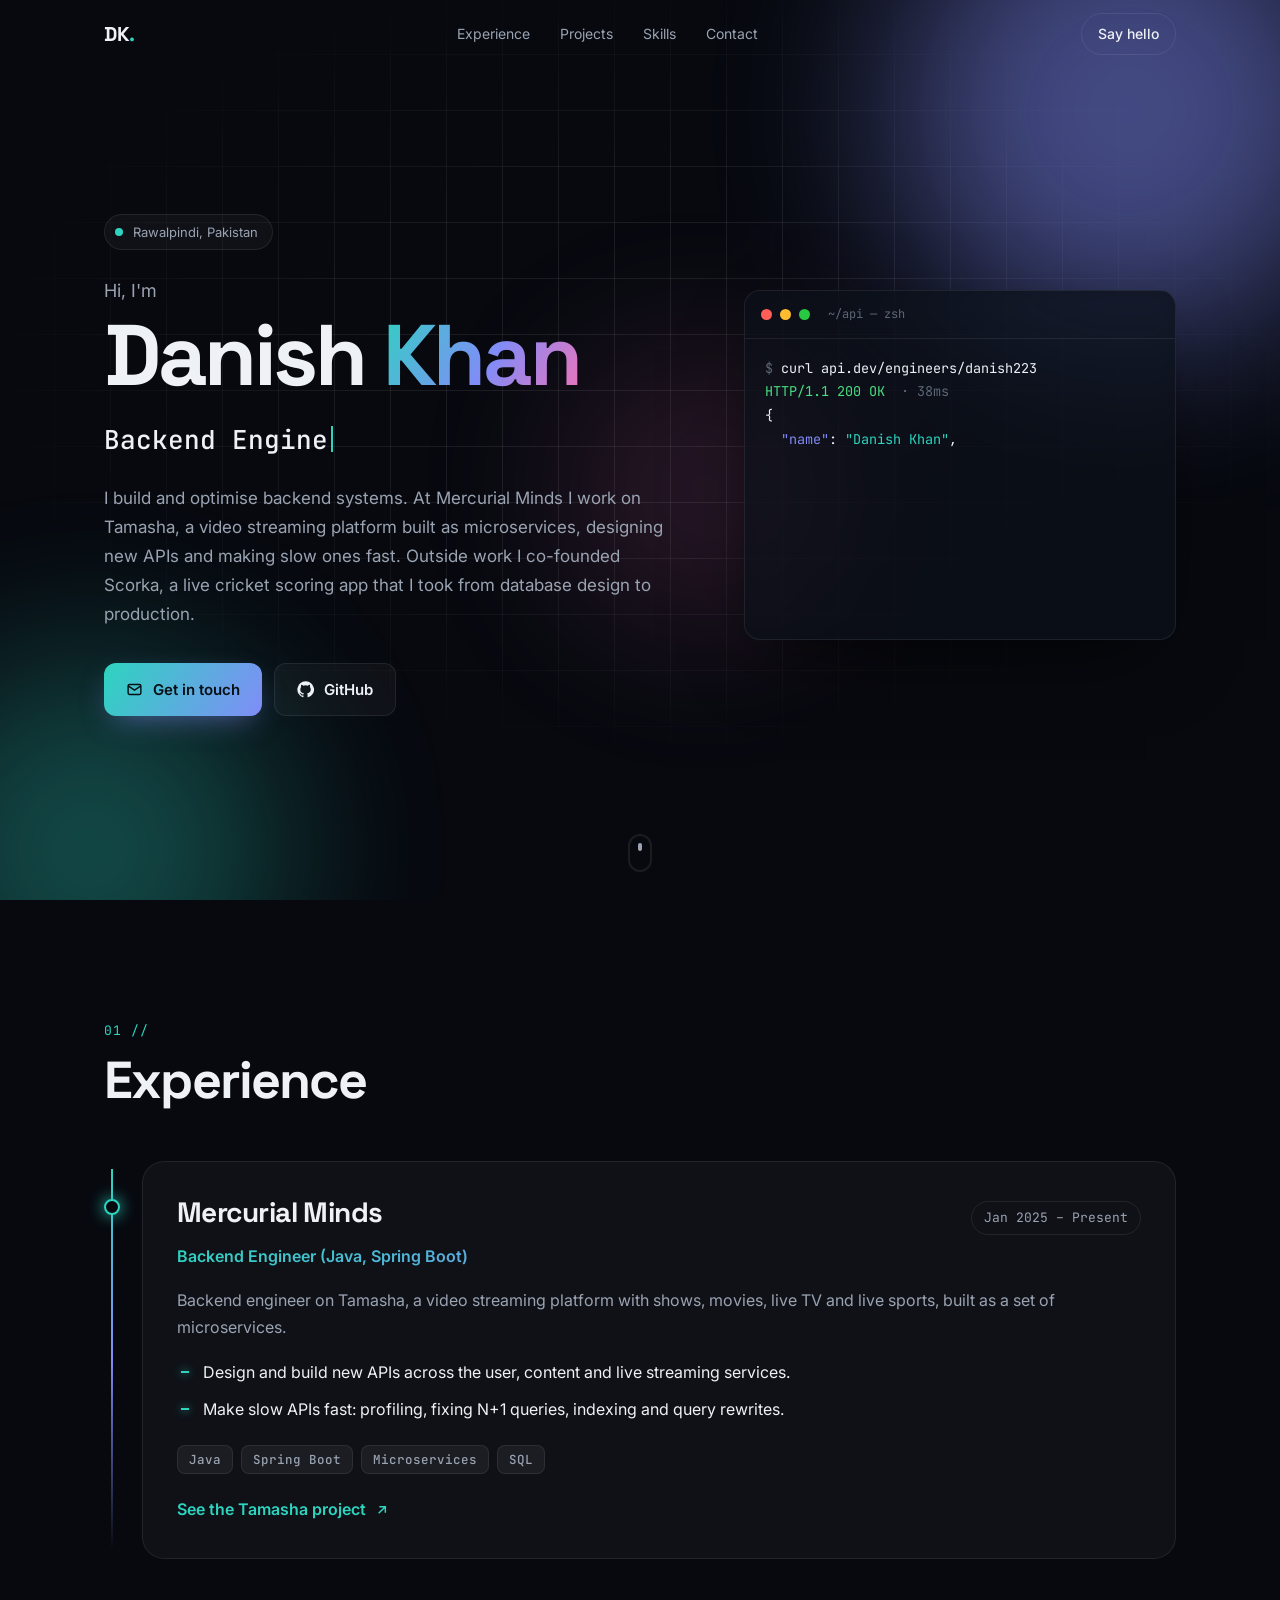
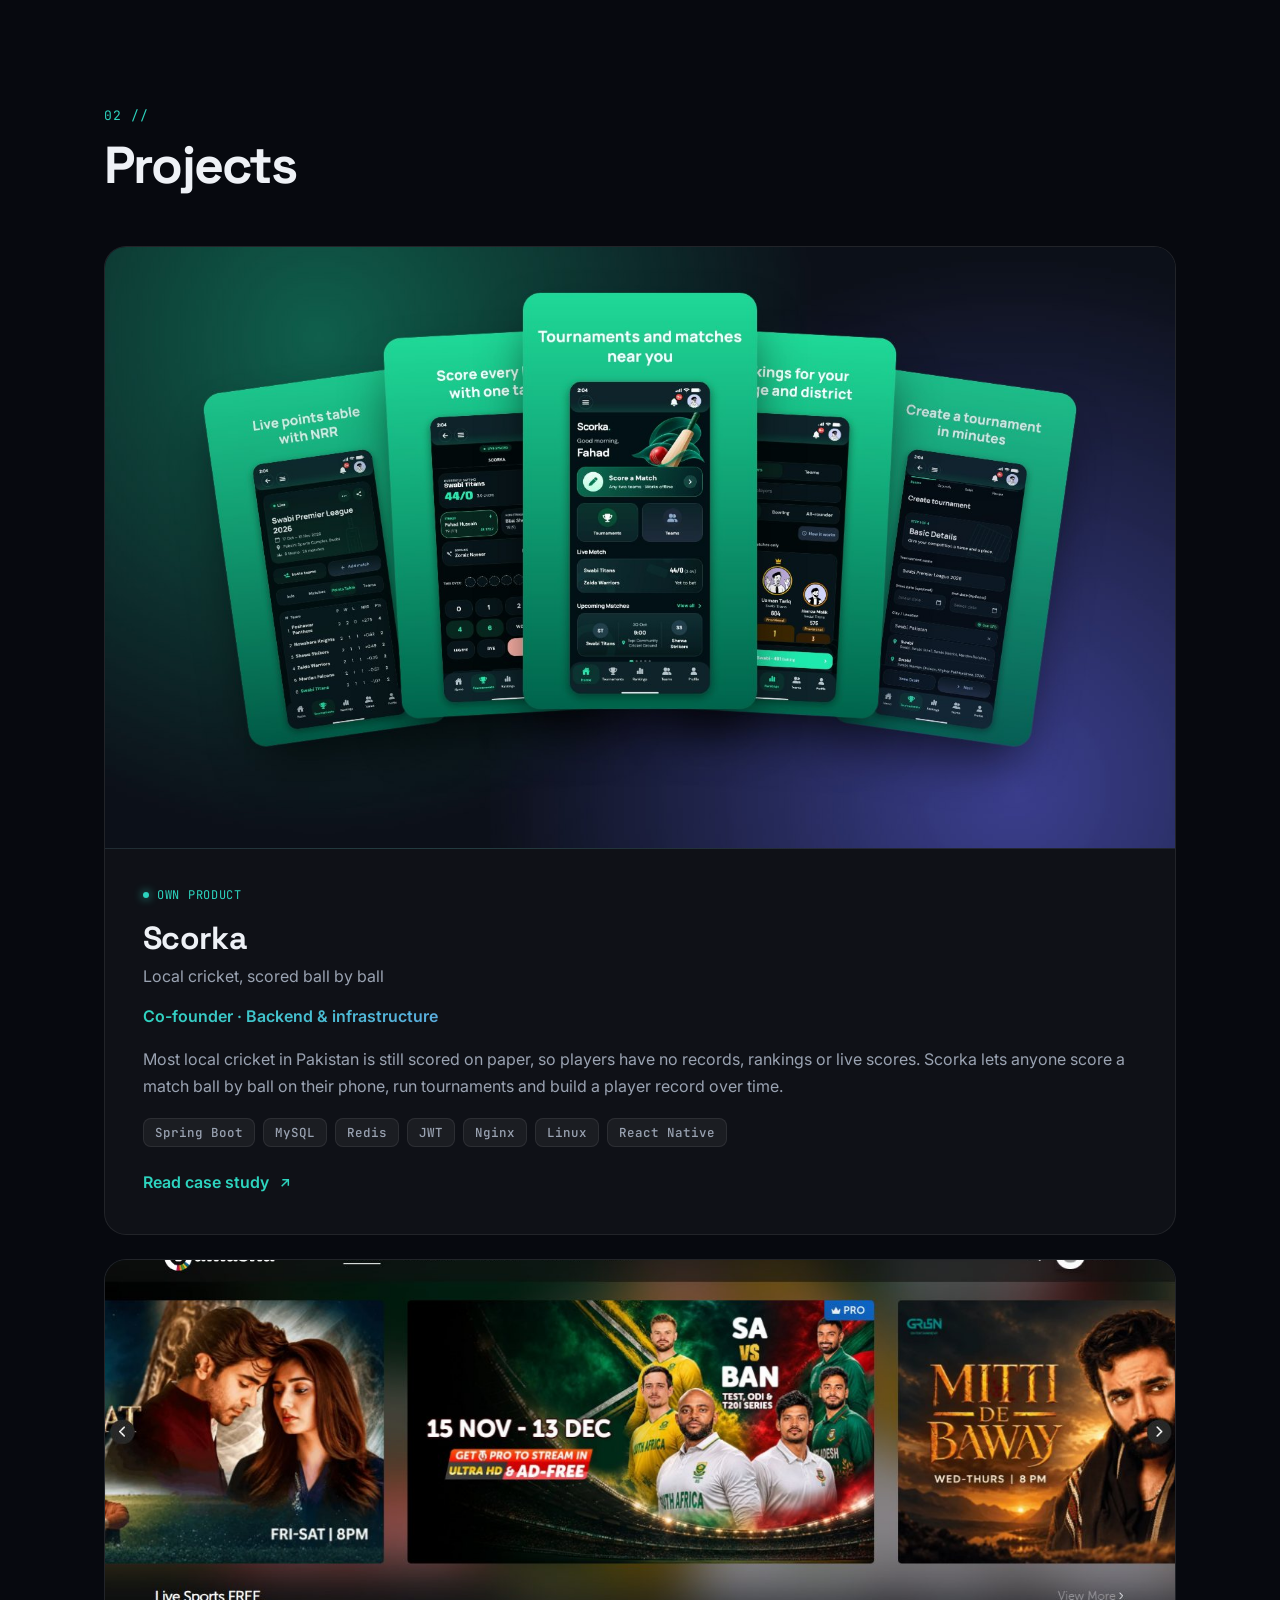
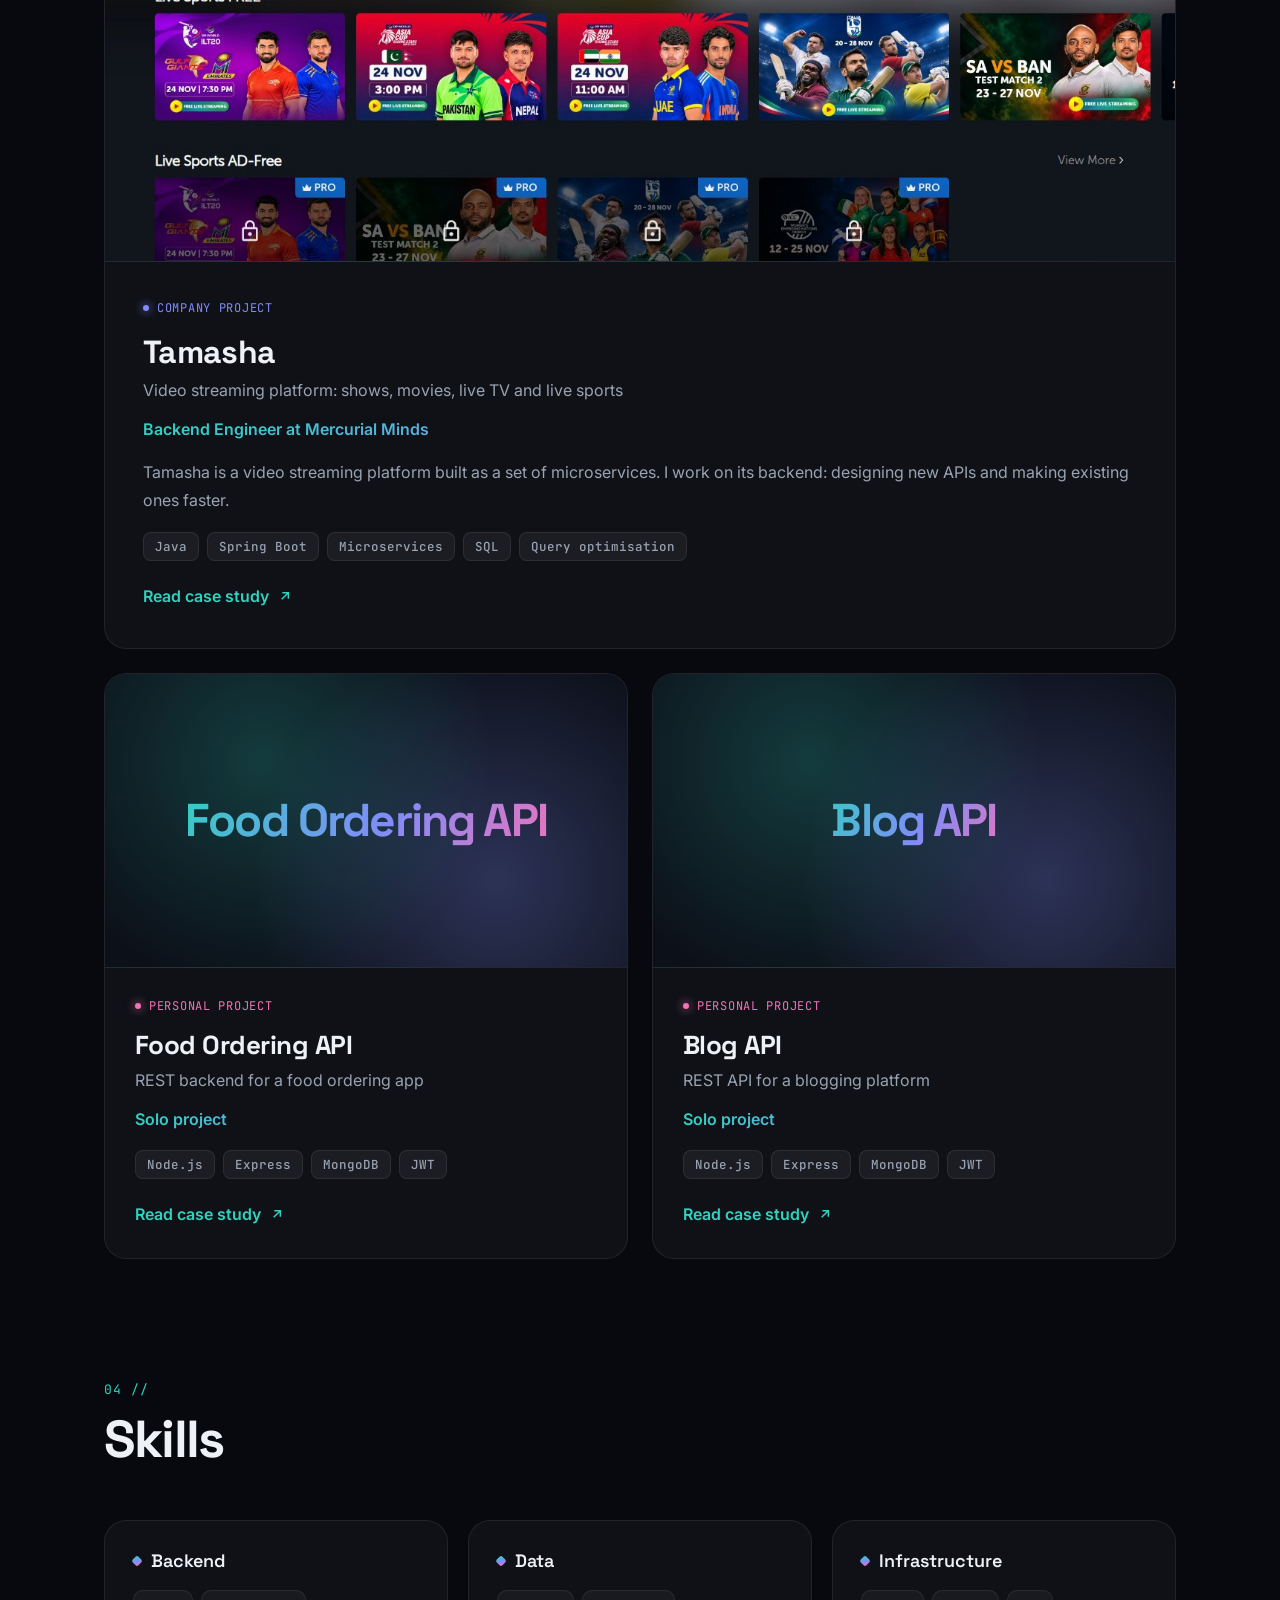
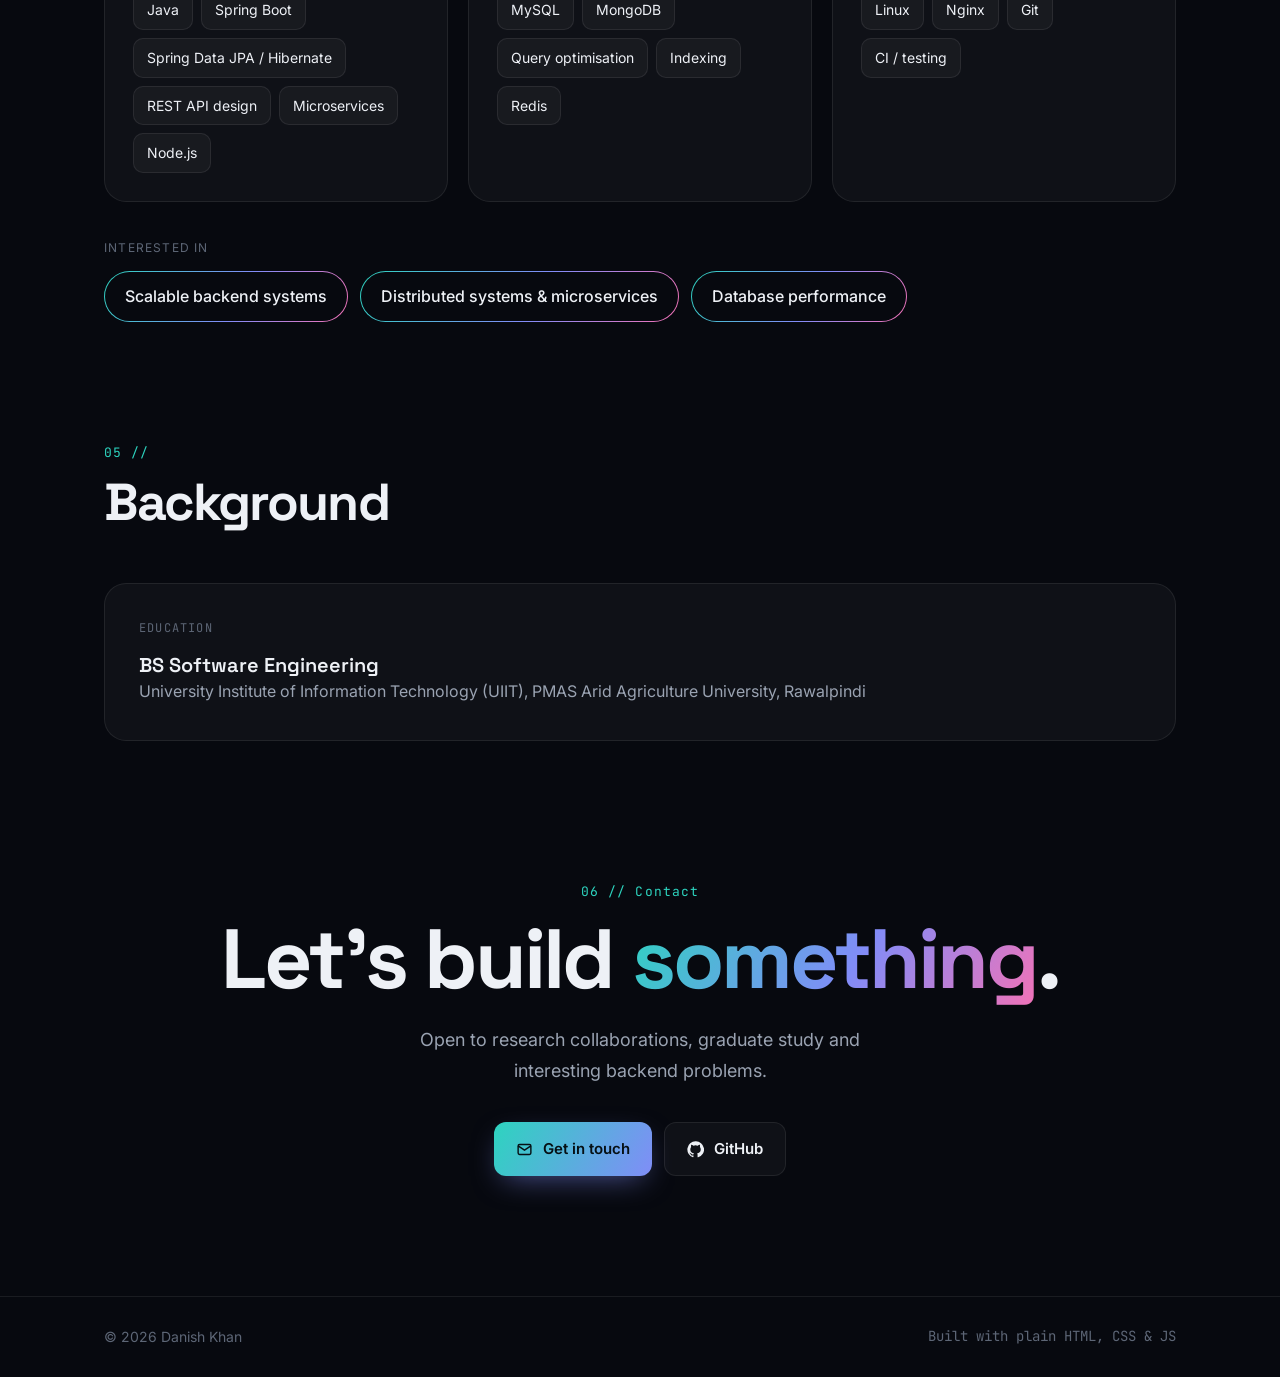
==== index.html @ c4a2ba44 "Portfolio website" ====
<!doctype html>
<html lang="en">
<head>
  <meta charset="utf-8">
  <meta name="viewport" content="width=device-width, initial-scale=1">
  <title>Danish Khan · Backend Engineer</title>
  <meta name="description" content="Danish Khan, backend engineer (Java, Spring Boot) at Mercurial Minds working on Tamasha, and co-founder of Scorka. Experience, projects and contact.">
  <link rel="canonical" href="https://danish223.github.io/">
  <meta property="og:type" content="website">
  <meta property="og:url" content="https://danish223.github.io/">
  <meta property="og:title" content="Danish Khan · Backend Engineer">
  <meta property="og:description" content="Backend engineer (Java, Spring Boot) at Mercurial Minds, working on Tamasha. Co-founder of Scorka, a live cricket scoring app.">
  <meta property="og:image" content="https://danish223.github.io/images/scorka.jpg">
  <meta name="twitter:card" content="summary_large_image">
  <link rel="icon" href="data:image/svg+xml,%3Csvg xmlns='http://www.w3.org/2000/svg' viewBox='0 0 64 64'%3E%3Crect width='64' height='64' rx='14' fill='%2307090f'/%3E%3Ctext x='50%25' y='56%25' text-anchor='middle' dominant-baseline='middle' font-family='Arial' font-weight='700' font-size='30' fill='%232dd4bf'%3EDK%3C/text%3E%3C/svg%3E">
  <meta name="theme-color" content="#07090f">
  <link rel="preconnect" href="https://fonts.googleapis.com">
  <link rel="preconnect" href="https://fonts.gstatic.com" crossorigin>
  <link href="https://fonts.googleapis.com/css2?family=Space+Grotesk:wght@500;600;700&family=Inter:wght@400;500;600&family=JetBrains+Mono:wght@400;500&display=swap" rel="stylesheet">
  <link rel="stylesheet" href="style.css">
</head>
<body>
  <div id="progress"></div>
  <div id="app"></div>
  <script src="site.js"></script>
  <script>
    const { esc, has, ext, icon, tags, pts, backdrop, typeClass, buttons, nav, footer } = Site;
    let n = 0;
    const head = (title) => `<div class="sec-head reveal"><div class="sec-num mono">0${++n} //</div><h2>${esc(title)}</h2></div>`;
    const projectUrl = (p) => `project.html?p=${encodeURIComponent(p.id)}`;

    function projectCard(p, i) {
      const big = !!p.featured;
      return `<a class="card pcard${big ? " big" : ""} reveal" style="--d:${(i % 2) * .1}s" href="${projectUrl(p)}">
        <div class="thumb">${p.image ? `<img src="${esc(p.image)}" alt="${esc(p.name)}" loading="lazy">` : `<div class="mark grad-text">${esc(p.name)}</div>`}</div>
        <div class="pbody">
          ${p.type ? `<span class="ptype mono ${typeClass(p.type)}">${esc(p.type)}</span>` : ""}
          <h3>${esc(p.name)}</h3>
          ${p.tagline ? `<p class="tagline">${esc(p.tagline)}</p>` : ""}
          ${p.role ? `<div class="role grad-text" style="margin-top:-6px">${esc(p.role)}</div>` : ""}
          <div class="grow">${big ? `<p class="desc">${esc(p.description)}</p>` : ""}</div>
          ${tags(p.tags)}
          <span class="link-arrow">${p.sections ? "Read case study" : "View project"}${icon.arrow}</span>
        </div>
      </a>`;
    }

    function render(c) {
      document.title = `${c.name} · ${c.title}`;
      const first = (c.name || "").split(" ")[0];
      const navItems = [has(c.experience) && ["#experience", "Experience"], has(c.projects) && ["#projects", "Projects"], has(c.skills) && ["#skills", "Skills"], ["#contact", "Contact"]].filter(Boolean);

      const experience = has(c.experience) ? `<section id="experience"><div class="wrap">${head("Experience")}<div class="timeline">${c.experience.map((e, i) => {
        const proj = (c.projects || []).find((p) => p.id === e.project);
        return `<div class="tl-item reveal" style="--d:${i * .1}s"><div class="tl-dot"></div><div class="card">
          <div class="row-head"><h3>${esc(e.company)}</h3><span class="period mono">${esc(e.period)}</span></div>
          <div class="role grad-text">${esc(e.role)}</div>
          <p class="desc">${esc(e.description)}</p>${pts(e.points)}${tags(e.tags)}
          ${proj ? `<a class="link-arrow" href="${projectUrl(proj)}">See the ${esc(proj.name)} project${icon.arrow}</a>` : ""}
        </div></div>`;
      }).join("")}</div></div></section>` : "";

      const projects = has(c.projects) ? `<section id="projects"><div class="wrap">${head("Projects")}<div class="projects">${c.projects.map(projectCard).join("")}</div></div></section>` : "";

      const user = (c.github || "").split("/").filter(Boolean).pop();
      const activity = c.githubActivity && user ? `<section id="activity"><div class="wrap">${head("GitHub activity")}
        <a class="card gh-graph reveal" href="${esc(c.github)}" ${ext}><img src="https://ghchart.rshah.org/2dd4bf/${esc(user)}" alt="GitHub contributions of ${esc(user)}" loading="lazy" onerror="this.closest('section').remove()"></a></div></section>` : "";

      const skills = has(c.skills) ? `<section id="skills"><div class="wrap">${head("Skills")}<div class="skills">${c.skills.map((s, i) => `
        <div class="card reveal" style="--d:${i * .1}s"><h4><i></i>${esc(s.group)}</h4><div class="chips">${(s.items || []).map((x) => `<span class="chip">${esc(x)}</span>`).join("")}</div></div>`).join("")}</div>
        ${has(c.interests) ? `<div class="interests reveal"><span class="label" style="width:100%;margin:10px 0 0">Interested in</span>${c.interests.map((x) => `<span class="interest">${esc(x)}</span>`).join("")}</div>` : ""}
        </div></section>` : "";

      const edu = has(c.education) && `<div class="card reveal"><span class="label mono">Education</span>${c.education.map((e) => `
        <div class="edu-item"><strong>${esc(e.degree)}</strong><span>${esc(e.school)}</span>${e.period ? `<div class="mono" style="color:var(--faint);font-size:13px;margin-top:6px">${esc(e.period)}</div>` : ""}</div>`).join("")}</div>`;
      const certs = has(c.certifications) && `<div class="card reveal" style="--d:.1s"><span class="label mono">Certifications</span>${c.certifications.map((x) => `
        <div class="edu-item"><strong>${x.link ? `<a href="${esc(x.link)}" ${ext}>${esc(x.name)} ↗</a>` : esc(x.name)}</strong><span>${esc(x.issuer)}${x.year ? " · " + esc(x.year) : ""}</span></div>`).join("")}</div>`;
      const background = (edu || certs) ? `<section id="background"><div class="wrap">${head("Background")}<div class="${edu && certs ? "two" : ""}">${edu || ""}${certs || ""}</div></div></section>` : "";

      document.getElementById("app").innerHTML = `
        ${nav(c, navItems)}
        <header class="hero" id="top">
          ${backdrop()}
          <div class="wrap hero-inner">
            <div>
              ${c.location ? `<div class="badge reveal"><span class="pulse"></span>${esc(c.location)}</div>` : ""}
              <p class="hello reveal" style="--d:.1s">Hi, I'm</p>
              <h1 class="reveal" style="--d:.18s">${esc(first)} <span class="grad-text">${esc((c.name || "").slice(first.length + 1))}</span></h1>
              <div class="typed reveal mono" style="--d:.26s"><span id="typed"></span><span class="caret"></span></div>
              <p class="summary reveal" style="--d:.34s">${esc(c.summary)}</p>
              <div class="actions reveal" style="--d:.42s">${buttons(c)}</div>
            </div>
            <div class="terminal reveal" style="--d:.5s">
              <div class="term-bar"><i></i><i></i><i></i><span class="mono">~/api — zsh</span></div>
              <div class="term-body" id="term"></div>
            </div>
          </div>
          <a href="#experience" class="scroll-hint" aria-label="Scroll down"></a>
        </header>
        ${experience}${projects}${activity}${skills}${background}
        <section class="contact" id="contact"><div class="wrap">
          <div class="sec-num mono reveal">0${++n} // Contact</div>
          <h2 class="reveal" style="--d:.1s">Let's build <span class="grad-text">something</span>.</h2>
          <p class="reveal" style="--d:.2s">Open to research collaborations, graduate study and interesting backend problems.</p>
          <div class="actions reveal" style="--d:.3s">${buttons(c)}</div>
        </div></section>
        ${footer(c)}`;

      startTyping(has(c.roles) ? c.roles : [c.title]);
      startTerminal(c);
    }

    function startTyping(words) {
      const el = document.getElementById("typed");
      let w = 0, i = 0, del = false;
      (function tick() {
        const word = words[w];
        i += del ? -1 : 1;
        el.textContent = word.slice(0, i);
        let wait = del ? 35 : 75;
        if (!del && i === word.length) { del = true; wait = 1800; }
        else if (del && i === 0) { del = false; w = (w + 1) % words.length; wait = 350; }
        setTimeout(tick, wait);
      })();
    }

    function startTerminal(c) {
      const el = document.getElementById("term");
      const stack = (c.skills?.[0]?.items || []).filter((s) => s.length <= 13).slice(0, 3).map((s) => `<span class="t-str">"${esc(s)}"</span>`).join(", ");
      const job = c.experience?.[0];
      const lines = [
        `<span class="t-dim">$</span> curl api.dev/engineers/${esc((c.github || "").split("/").pop() || "me")}`,
        `<span class="t-ok">HTTP/1.1 200 OK</span>  <span class="t-dim">· 38ms</span>`,
        `{`,
        `  <span class="t-key">"name"</span>: <span class="t-str">"${esc(c.name)}"</span>,`,
        job ? `  <span class="t-key">"currentlyAt"</span>: <span class="t-str">"${esc(job.company)}"</span>,` : "",
        `  <span class="t-key">"stack"</span>: [${stack}],`,
        `  <span class="t-key">"projects"</span>: <span class="t-num">${(c.projects || []).length}</span>,`,
        `  <span class="t-key">"n+1Queries"</span>: <span class="t-num">0</span>,`,
        `  <span class="t-key">"status"</span>: <span class="t-str">"building"</span>`,
        `}`,
      ].filter(Boolean);
      let li = 0;
      function next() {
        if (li >= lines.length) { setTimeout(() => { el.innerHTML = ""; li = 0; next(); }, 6000); return; }
        const div = document.createElement("div");
        div.innerHTML = lines[li];
        if (li === 0) {
          const full = div.innerHTML, plain = div.textContent; div.textContent = "";
          el.appendChild(div);
          let k = 0;
          const t = setInterval(() => { k++; div.textContent = plain.slice(0, k); if (k >= plain.length) { clearInterval(t); div.innerHTML = full; li++; setTimeout(next, 450); } }, 32);
          return;
        }
        el.appendChild(div); li++;
        setTimeout(next, li === 2 ? 500 : 110);
      }
      setTimeout(next, 900);
    }

    Site.load(render);
  </script>
</body>
</html>
---- style.css ----
/* Shared by every page. Text lives in content.json. */
:root {
  --bg: #07090f; --bg2: #0c1019; --surface: rgba(255,255,255,.035);
  --line: rgba(255,255,255,.08); --ink: #eef1f6; --muted: #9aa3b2; --faint: #5d6676;
  --a1: #2dd4bf; --a2: #818cf8; --a3: #f472b6;
  --grad: linear-gradient(120deg, var(--a1), var(--a2) 55%, var(--a3));
}
* { box-sizing: border-box; }
html { scroll-behavior: smooth; }
body { margin: 0; background: var(--bg); color: var(--ink); font: 16px/1.7 Inter, system-ui, sans-serif; -webkit-font-smoothing: antialiased; overflow-x: hidden; }
a { color: inherit; text-decoration: none; }
::selection { background: var(--a2); color: #fff; }
.wrap { max-width: 1120px; margin: 0 auto; padding: 0 24px; }
.narrow { max-width: 820px; }
.mono { font-family: "JetBrains Mono", monospace; }
.grad-text { background: var(--grad); -webkit-background-clip: text; background-clip: text; color: transparent; }

/* Page transition */
body { animation: page-in .6s ease both; }
body.leaving { opacity: 0; transform: translateY(-8px); transition: opacity .28s, transform .28s; }
@keyframes page-in { from { opacity: 0; transform: translateY(10px); } }

/* Progress + nav */
#progress { position: fixed; top: 0; left: 0; height: 2px; width: 0; background: var(--grad); z-index: 60; }
nav { position: fixed; inset: 0 0 auto; z-index: 50; transition: background .3s, border-color .3s; border-bottom: 1px solid transparent; }
nav.scrolled { background: rgba(7,9,15,.72); backdrop-filter: blur(14px); -webkit-backdrop-filter: blur(14px); border-color: var(--line); }
nav .wrap { display: flex; align-items: center; justify-content: space-between; height: 68px; }
.logo { font: 700 20px "Space Grotesk", sans-serif; letter-spacing: -.02em; }
.logo span { color: var(--a1); }
.nav-links { display: flex; gap: 30px; font-size: 14px; color: var(--muted); }
.nav-links a { position: relative; transition: color .2s; }
.nav-links a::after { content: ""; position: absolute; left: 0; bottom: -4px; height: 1px; width: 0; background: var(--a1); transition: width .25s; }
.nav-links a:hover { color: var(--ink); }
.nav-links a:hover::after { width: 100%; }
.nav-cta { padding: 8px 16px; border: 1px solid var(--line); border-radius: 999px; font-size: 14px; font-weight: 500; transition: border-color .2s, background .2s; }
.nav-cta:hover { border-color: var(--a1); background: rgba(45,212,191,.08); }

/* Animated backdrop */
.backdrop { position: absolute; inset: 0; overflow: hidden; pointer-events: none; }
.grid-bg { position: absolute; inset: -2px; background-image: linear-gradient(var(--line) 1px, transparent 1px), linear-gradient(90deg, var(--line) 1px, transparent 1px); background-size: 56px 56px; mask-image: radial-gradient(ellipse 70% 60% at 50% 40%, #000 30%, transparent 75%); -webkit-mask-image: radial-gradient(ellipse 70% 60% at 50% 40%, #000 30%, transparent 75%); animation: drift 22s linear infinite; }
@keyframes drift { to { background-position: 56px 56px; } }
.blob { position: absolute; border-radius: 50%; filter: blur(90px); opacity: .5; animation: float 16s ease-in-out infinite; }
.blob.b1 { width: 460px; height: 460px; background: var(--a2); top: -120px; right: -80px; }
.blob.b2 { width: 380px; height: 380px; background: var(--a1); bottom: -140px; left: -100px; opacity: .32; animation-delay: -6s; }
.blob.b3 { width: 260px; height: 260px; background: var(--a3); top: 40%; left: 45%; opacity: .18; animation-delay: -11s; }
@keyframes float { 0%,100% { transform: translate(0,0) scale(1); } 33% { transform: translate(40px,-30px) scale(1.08); } 66% { transform: translate(-30px,25px) scale(.95); } }

/* Hero (home) */
.hero { position: relative; min-height: 100vh; display: flex; align-items: center; padding: 110px 0 80px; overflow: hidden; }
.hero-inner { position: relative; display: grid; grid-template-columns: 1.15fr .85fr; gap: 56px; align-items: center; width: 100%; }
.badge { display: inline-flex; align-items: center; gap: 10px; padding: 6px 14px 6px 10px; border: 1px solid var(--line); border-radius: 999px; background: var(--surface); font-size: 13px; color: var(--muted); }
.pulse { width: 8px; height: 8px; border-radius: 50%; background: var(--a1); box-shadow: 0 0 0 0 rgba(45,212,191,.6); animation: pulse 2s infinite; }
@keyframes pulse { 70% { box-shadow: 0 0 0 10px rgba(45,212,191,0); } 100% { box-shadow: 0 0 0 0 rgba(45,212,191,0); } }
.hello { margin: 26px 0 6px; color: var(--muted); font-size: 18px; }
h1 { font: 700 clamp(46px, 7.4vw, 86px)/1.02 "Space Grotesk", sans-serif; letter-spacing: -.04em; margin: 0; }
.typed { margin: 18px 0 22px; font-size: clamp(20px, 2.6vw, 26px); font-weight: 500; min-height: 1.5em; }
.caret { display: inline-block; width: 2px; height: 1em; background: var(--a1); margin-left: 3px; vertical-align: -3px; animation: blink 1s steps(1) infinite; }
@keyframes blink { 50% { opacity: 0; } }
.summary { color: var(--muted); font-size: 17px; max-width: 560px; margin: 0 0 34px; }
.actions { display: flex; flex-wrap: wrap; gap: 12px; }
.btn { position: relative; display: inline-flex; align-items: center; gap: 10px; padding: 13px 22px; border-radius: 12px; font-weight: 600; font-size: 15px; border: 1px solid var(--line); background: var(--surface); transition: transform .2s, border-color .2s, box-shadow .2s; }
.btn:hover { transform: translateY(-2px); border-color: rgba(255,255,255,.2); }
.btn.primary { border: 0; color: #061014; background: var(--grad); background-size: 200% 100%; animation: shine 6s linear infinite; box-shadow: 0 10px 30px -10px rgba(129,140,248,.6); }
.btn.primary:hover { box-shadow: 0 14px 40px -10px rgba(129,140,248,.85); }
@keyframes shine { 50% { background-position: 100% 0; } }
.btn svg { width: 17px; height: 17px; }

.terminal { border: 1px solid var(--line); border-radius: 16px; background: rgba(12,16,25,.82); backdrop-filter: blur(10px); box-shadow: 0 30px 80px -30px rgba(0,0,0,.8); overflow: hidden; transform: perspective(1200px) rotateY(-6deg) rotateX(3deg); transition: transform .6s; }
.terminal:hover { transform: perspective(1200px) rotateY(0) rotateX(0); }
.term-bar { display: flex; align-items: center; gap: 8px; padding: 13px 16px; border-bottom: 1px solid var(--line); }
.term-bar i { width: 11px; height: 11px; border-radius: 50%; background: #ff5f57; }
.term-bar i:nth-child(2) { background: #febc2e; } .term-bar i:nth-child(3) { background: #28c840; }
.term-bar span { margin-left: 10px; font-size: 12px; color: var(--faint); }
.term-body { padding: 18px 20px 22px; font: 13.5px/1.75 "JetBrains Mono", monospace; min-height: 300px; white-space: pre-wrap; word-break: break-word; }
.t-dim { color: var(--faint); } .t-key { color: var(--a2); } .t-str { color: var(--a1); } .t-num { color: var(--a3); } .t-ok { color: #4ade80; }
.scroll-hint { position: absolute; bottom: 28px; left: 50%; transform: translateX(-50%); width: 24px; height: 38px; border: 2px solid var(--line); border-radius: 14px; }
.scroll-hint::after { content: ""; position: absolute; top: 7px; left: 50%; width: 4px; height: 8px; margin-left: -2px; border-radius: 2px; background: var(--muted); animation: wheel 1.8s infinite; }
@keyframes wheel { 0% { opacity: 1; transform: translateY(0); } 100% { opacity: 0; transform: translateY(12px); } }

/* Stats */
.stats { display: grid; grid-template-columns: repeat(auto-fit, minmax(180px, 1fr)); border: 1px solid var(--line); border-radius: 20px; background: var(--surface); overflow: hidden; }
.stat { padding: 30px 26px; border-right: 1px solid var(--line); }
.stat:last-child { border-right: 0; }
.stat b { display: block; font: 700 44px/1 "Space Grotesk", sans-serif; letter-spacing: -.03em; }
.stat span { display: block; margin-top: 10px; color: var(--muted); font-size: 14px; line-height: 1.45; }

/* Sections */
section { padding: 120px 0 0; }
.sec-head { margin-bottom: 52px; }
.sec-num { font-size: 13px; color: var(--a1); letter-spacing: .08em; }
h2 { font: 700 clamp(34px, 4.6vw, 52px)/1.1 "Space Grotesk", sans-serif; letter-spacing: -.035em; margin: 10px 0 0; }
.card { position: relative; border: 1px solid var(--line); border-radius: 22px; background: var(--surface); padding: 34px; overflow: hidden; transition: border-color .3s, transform .35s; }
.card::before { content: ""; position: absolute; inset: 0; background: radial-gradient(480px circle at var(--mx, -999px) var(--my, -999px), rgba(129,140,248,.13), transparent 45%); pointer-events: none; z-index: 1; }
.card:hover { border-color: rgba(255,255,255,.16); }
a.card:hover { transform: translateY(-4px); }

.timeline { position: relative; padding-left: 38px; }
.timeline::before { content: ""; position: absolute; left: 7px; top: 8px; bottom: 8px; width: 2px; background: linear-gradient(var(--a1), var(--a2), transparent); }
.tl-item { position: relative; margin-bottom: 26px; }
.tl-dot { position: absolute; left: -38px; top: 38px; width: 16px; height: 16px; border-radius: 50%; background: var(--bg); border: 2px solid var(--a1); box-shadow: 0 0 16px var(--a1); }
.row-head { display: flex; justify-content: space-between; align-items: baseline; gap: 14px; flex-wrap: wrap; }
h3 { font: 700 28px/1.2 "Space Grotesk", sans-serif; letter-spacing: -.02em; margin: 0; }
.period { font-size: 13px; color: var(--muted); padding: 5px 12px; border: 1px solid var(--line); border-radius: 999px; white-space: nowrap; }
.role { margin: 8px 0 16px; font-weight: 600; }
.desc { color: var(--muted); margin: 0 0 18px; }
ul.pts { list-style: none; margin: 0 0 22px; padding: 0; display: grid; gap: 10px; }
ul.pts li { position: relative; padding-left: 26px; }
ul.pts li::before { content: ""; position: absolute; left: 4px; top: 12px; width: 8px; height: 2px; background: var(--a1); box-shadow: 0 0 8px var(--a1); }
.tags { display: flex; flex-wrap: wrap; gap: 8px; }
.tag { font: 500 12.5px "JetBrains Mono", monospace; padding: 5px 11px; border-radius: 8px; background: rgba(255,255,255,.05); border: 1px solid var(--line); color: var(--muted); }
.link-arrow { display: inline-flex; align-items: center; gap: 8px; margin-top: 22px; font-weight: 600; color: var(--a1); }
.link-arrow svg { width: 16px; transition: transform .25s; }
.link-arrow:hover svg, a.card:hover .link-arrow svg { transform: translate(3px,-3px); }

/* Project cards (home) */
.projects { display: grid; grid-template-columns: 1fr 1fr; gap: 24px; }
.pcard { display: flex; flex-direction: column; padding: 0; }
.pcard.big { grid-column: 1 / -1; }
.pcard .thumb { position: relative; overflow: hidden; aspect-ratio: 16 / 9; background: radial-gradient(circle at 30% 30%, rgba(45,212,191,.22), transparent 55%), radial-gradient(circle at 75% 70%, rgba(129,140,248,.28), transparent 55%), var(--bg2); display: grid; place-items: center; border-bottom: 1px solid var(--line); }
.pcard .thumb img { position: absolute; inset: 0; width: 100%; height: 100%; object-fit: cover; transition: transform .8s cubic-bezier(.2,.7,.2,1); }
.pcard:hover .thumb img { transform: scale(1.06); }
.pcard .mark { font: 700 clamp(30px, 4vw, 46px) "Space Grotesk", sans-serif; letter-spacing: -.04em; transition: transform .6s; text-align: center; padding: 0 20px; }
.pcard:hover .mark { transform: scale(1.06) rotate(-2deg); }
.pcard .pbody { padding: 28px 30px 30px; display: flex; flex-direction: column; flex: 1; }
.pcard.big .pbody { padding: 36px 38px 38px; }
.pcard.big h3 { font-size: 32px; }
.ptype { display: inline-flex; align-self: flex-start; gap: 8px; align-items: center; font-size: 12px; letter-spacing: .06em; text-transform: uppercase; color: var(--a1); margin-bottom: 14px; }
.ptype::before { content: ""; width: 6px; height: 6px; border-radius: 50%; background: currentColor; box-shadow: 0 0 10px currentColor; }
.ptype.company { color: var(--a2); } .ptype.personal { color: var(--a3); }
.pcard h3 { font-size: 26px; }
.pcard .tagline { color: var(--muted); margin: 6px 0 18px; }
.pcard .grow { flex: 1; }

/* Skills */
.skills { display: grid; grid-template-columns: repeat(3, 1fr); gap: 20px; }
.skills .card { padding: 28px; }
.skills h4 { margin: 0 0 18px; font: 600 18px "Space Grotesk", sans-serif; display: flex; align-items: center; gap: 10px; }
.skills h4 i { width: 8px; height: 8px; border-radius: 2px; background: var(--grad); transform: rotate(45deg); }
.chips { display: flex; flex-wrap: wrap; gap: 8px; }
.chip { padding: 7px 13px; border-radius: 10px; font-size: 14px; background: rgba(255,255,255,.04); border: 1px solid var(--line); transition: border-color .2s, transform .2s, color .2s; }
.chip:hover { border-color: var(--a1); color: var(--a1); transform: translateY(-2px); }
.interests { display: flex; flex-wrap: wrap; gap: 12px; margin-top: 26px; }
.interest { padding: 11px 20px; border-radius: 999px; font-weight: 500; background: linear-gradient(var(--bg), var(--bg)) padding-box, var(--grad) border-box; border: 1px solid transparent; }
.label { font-size: 12px; letter-spacing: .1em; color: var(--faint); text-transform: uppercase; margin-bottom: 14px; display: block; }

.two { display: grid; grid-template-columns: 1fr 1fr; gap: 20px; }
.edu-item + .edu-item { margin-top: 18px; padding-top: 18px; border-top: 1px solid var(--line); }
.edu-item strong { display: block; font: 600 20px "Space Grotesk", sans-serif; }
.edu-item span { color: var(--muted); }

.gh-graph { padding: 26px; }
.gh-graph img { width: 100%; display: block; }

.contact { text-align: center; padding: 140px 0 120px; position: relative; }
.contact h2 { font-size: clamp(42px, 7vw, 84px); }
.contact p { color: var(--muted); max-width: 520px; margin: 20px auto 36px; font-size: 18px; }
.contact .actions { justify-content: center; }
footer { border-top: 1px solid var(--line); padding: 28px 0; color: var(--faint); font-size: 14px; }
footer .wrap { display: flex; justify-content: space-between; gap: 12px; flex-wrap: wrap; }

/* Case study page */
.cs-hero { position: relative; padding: 150px 0 70px; overflow: hidden; }
.cs-hero .wrap { position: relative; }
.back { display: inline-flex; align-items: center; gap: 8px; color: var(--muted); font-size: 14px; margin-bottom: 34px; transition: color .2s, gap .2s; }
.back:hover { color: var(--ink); gap: 12px; }
.cs-hero h1 { font-size: clamp(48px, 9vw, 104px); }
.cs-hero .tagline { font-size: clamp(18px, 2.2vw, 22px); color: var(--muted); max-width: 720px; margin: 18px 0 30px; }
.meta { display: flex; flex-wrap: wrap; gap: 28px; margin: 34px 0 0; padding-top: 28px; border-top: 1px solid var(--line); }
.meta div span { display: block; font-size: 12px; letter-spacing: .1em; text-transform: uppercase; color: var(--faint); margin-bottom: 6px; }
.meta div b { font-weight: 600; }
.cs-shot { position: relative; border-radius: 24px; overflow: hidden; border: 1px solid var(--line); box-shadow: 0 50px 120px -40px rgba(129,140,248,.35); transform: perspective(1400px) rotateX(8deg) scale(.96); transition: transform 1.2s cubic-bezier(.2,.7,.2,1); }
.cs-shot.in { transform: none; }
.cs-shot img { width: 100%; display: block; }
.note { margin-top: 28px; padding: 16px 20px; border-left: 2px solid var(--a2); background: rgba(129,140,248,.07); border-radius: 0 12px 12px 0; color: var(--muted); font-size: 15px; }
.cs-sec { display: grid; grid-template-columns: 240px 1fr; gap: 40px; padding: 70px 0; border-top: 1px solid var(--line); }
.cs-sec h2 { font-size: clamp(26px, 3vw, 34px); margin: 0; position: sticky; top: 100px; }
.cs-sec .sec-num { display: block; margin-bottom: 10px; }
.cs-sec p { color: var(--muted); font-size: 17px; margin: 0 0 20px; }
.cs-sec ul.pts li { font-size: 16.5px; }
.flow { display: flex; flex-wrap: wrap; align-items: center; gap: 12px; margin-top: 8px; }
.flow .node { padding: 14px 18px; border-radius: 14px; border: 1px solid var(--line); background: var(--surface); font: 500 14px "JetBrains Mono", monospace; }
.flow .arrow { position: relative; width: 44px; height: 2px; background: var(--line); overflow: hidden; }
.flow .arrow::after { content: ""; position: absolute; inset: 0; width: 40%; background: var(--grad); animation: flow 1.6s linear infinite; }
@keyframes flow { from { transform: translateX(-100%); } to { transform: translateX(260%); } }
.next { display: block; padding: 60px 0 100px; border-top: 1px solid var(--line); }
.next span { color: var(--faint); font-size: 13px; letter-spacing: .1em; text-transform: uppercase; }
.next b { display: flex; align-items: center; gap: 16px; font: 700 clamp(36px, 6vw, 64px)/1.1 "Space Grotesk", sans-serif; letter-spacing: -.035em; margin-top: 10px; transition: gap .3s; }
.next b svg { width: 42px; height: 42px; color: var(--a1); }
.next:hover b { gap: 28px; }

/* Reveal on scroll */
.reveal { opacity: 0; transform: translateY(34px); transition: opacity .9s cubic-bezier(.2,.7,.2,1), transform .9s cubic-bezier(.2,.7,.2,1); transition-delay: var(--d, 0s); }
.reveal.in { opacity: 1; transform: none; }
.error { min-height: 100vh; display: grid; place-items: center; color: var(--muted); padding: 24px; text-align: center; }

@media (max-width: 900px) {
  .hero-inner, .two, .projects { grid-template-columns: 1fr; }
  .terminal { transform: none; }
  .skills { grid-template-columns: 1fr; }
  .nav-links { display: none; }
  .cs-sec { grid-template-columns: 1fr; gap: 18px; padding: 50px 0; }
  .cs-sec h2 { position: static; }
}
@media (max-width: 520px) {
  .wrap { padding: 0 16px; }
  .card { padding: 24px; }
  .pcard { padding: 0; }
  .pcard .pbody, .pcard.big .pbody { padding: 22px; }
  .stat { padding: 22px 18px; border-right: 0; border-bottom: 1px solid var(--line); } .stat b { font-size: 34px; }
  section { padding-top: 90px; }
  .timeline { padding-left: 26px; } .tl-dot { left: -26px; }
  .scroll-hint { display: none; }
  .cs-hero { padding-top: 110px; }
  .flow .arrow { width: 22px; }
}
@media (prefers-reduced-motion: reduce) {
  *, *::before, *::after { animation: none !important; transition: none !important; }
  .reveal { opacity: 1; transform: none; }
  .cs-shot { transform: none; }
}
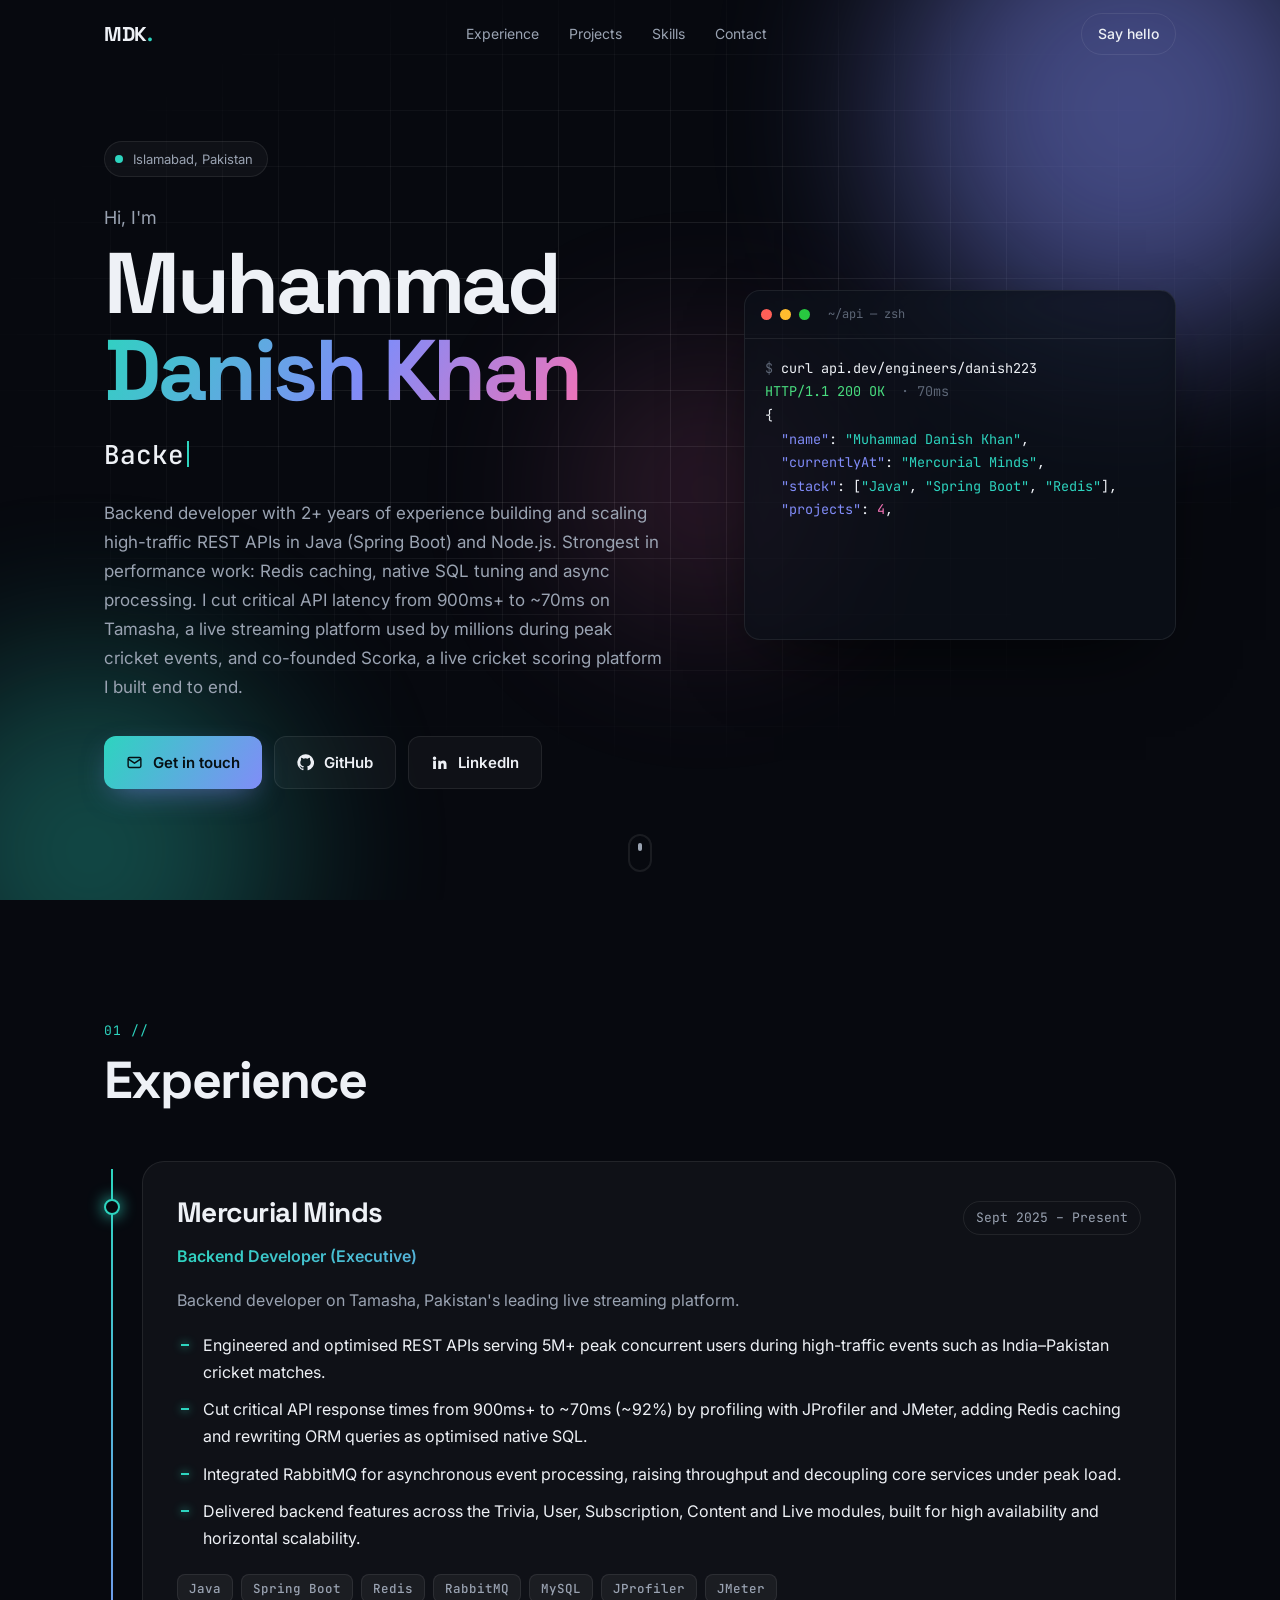
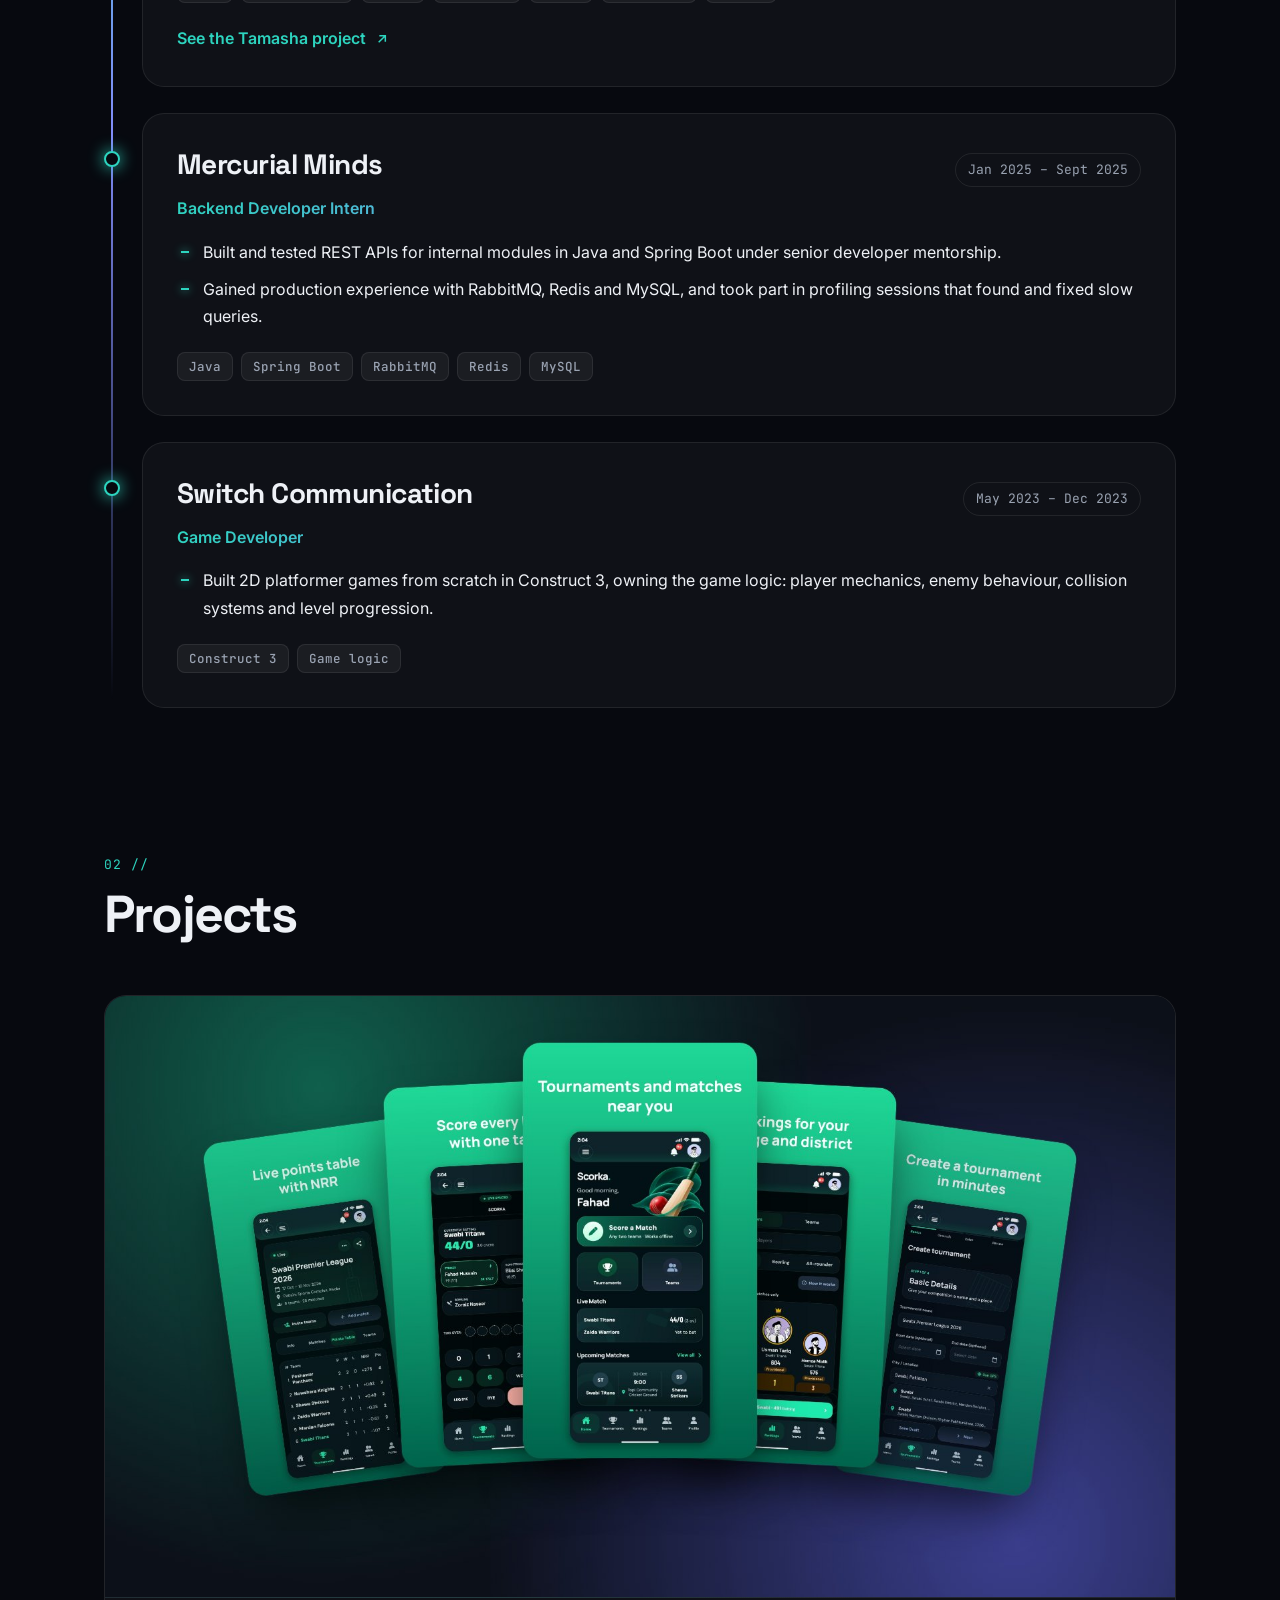
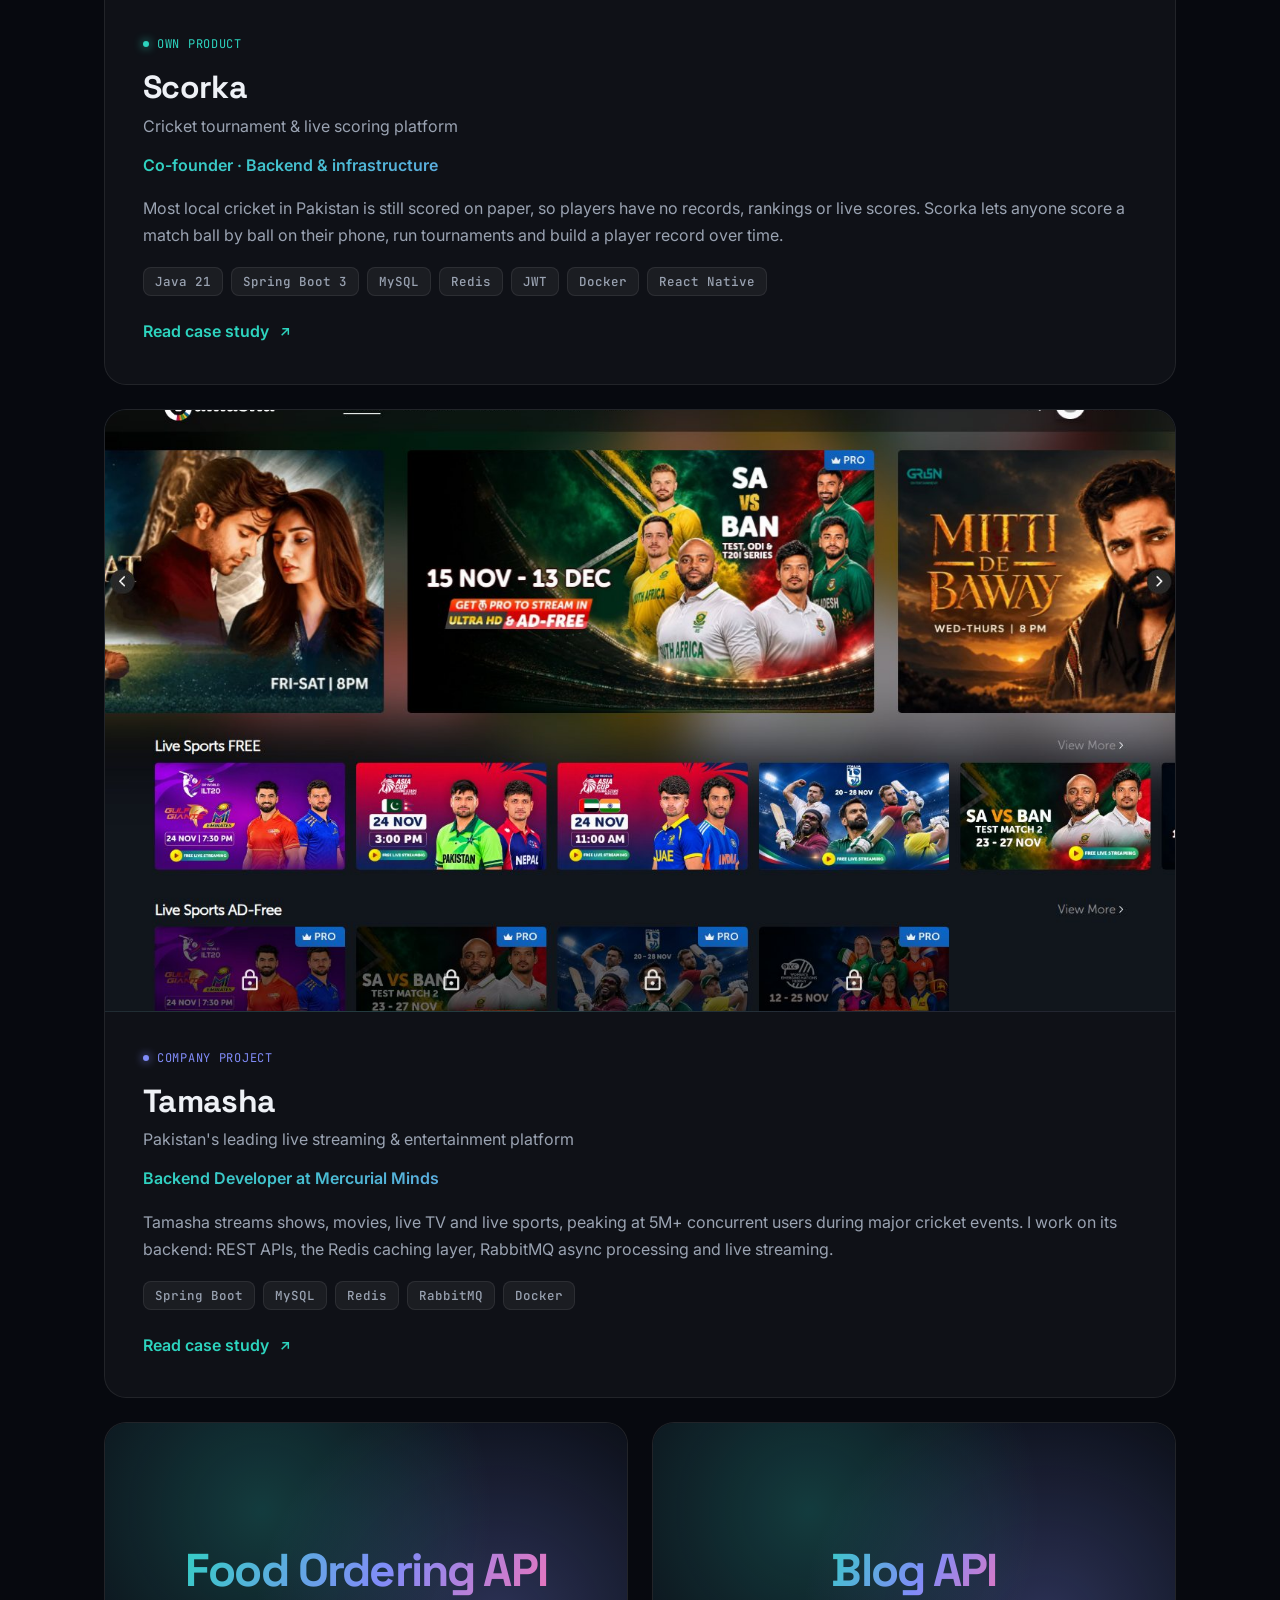
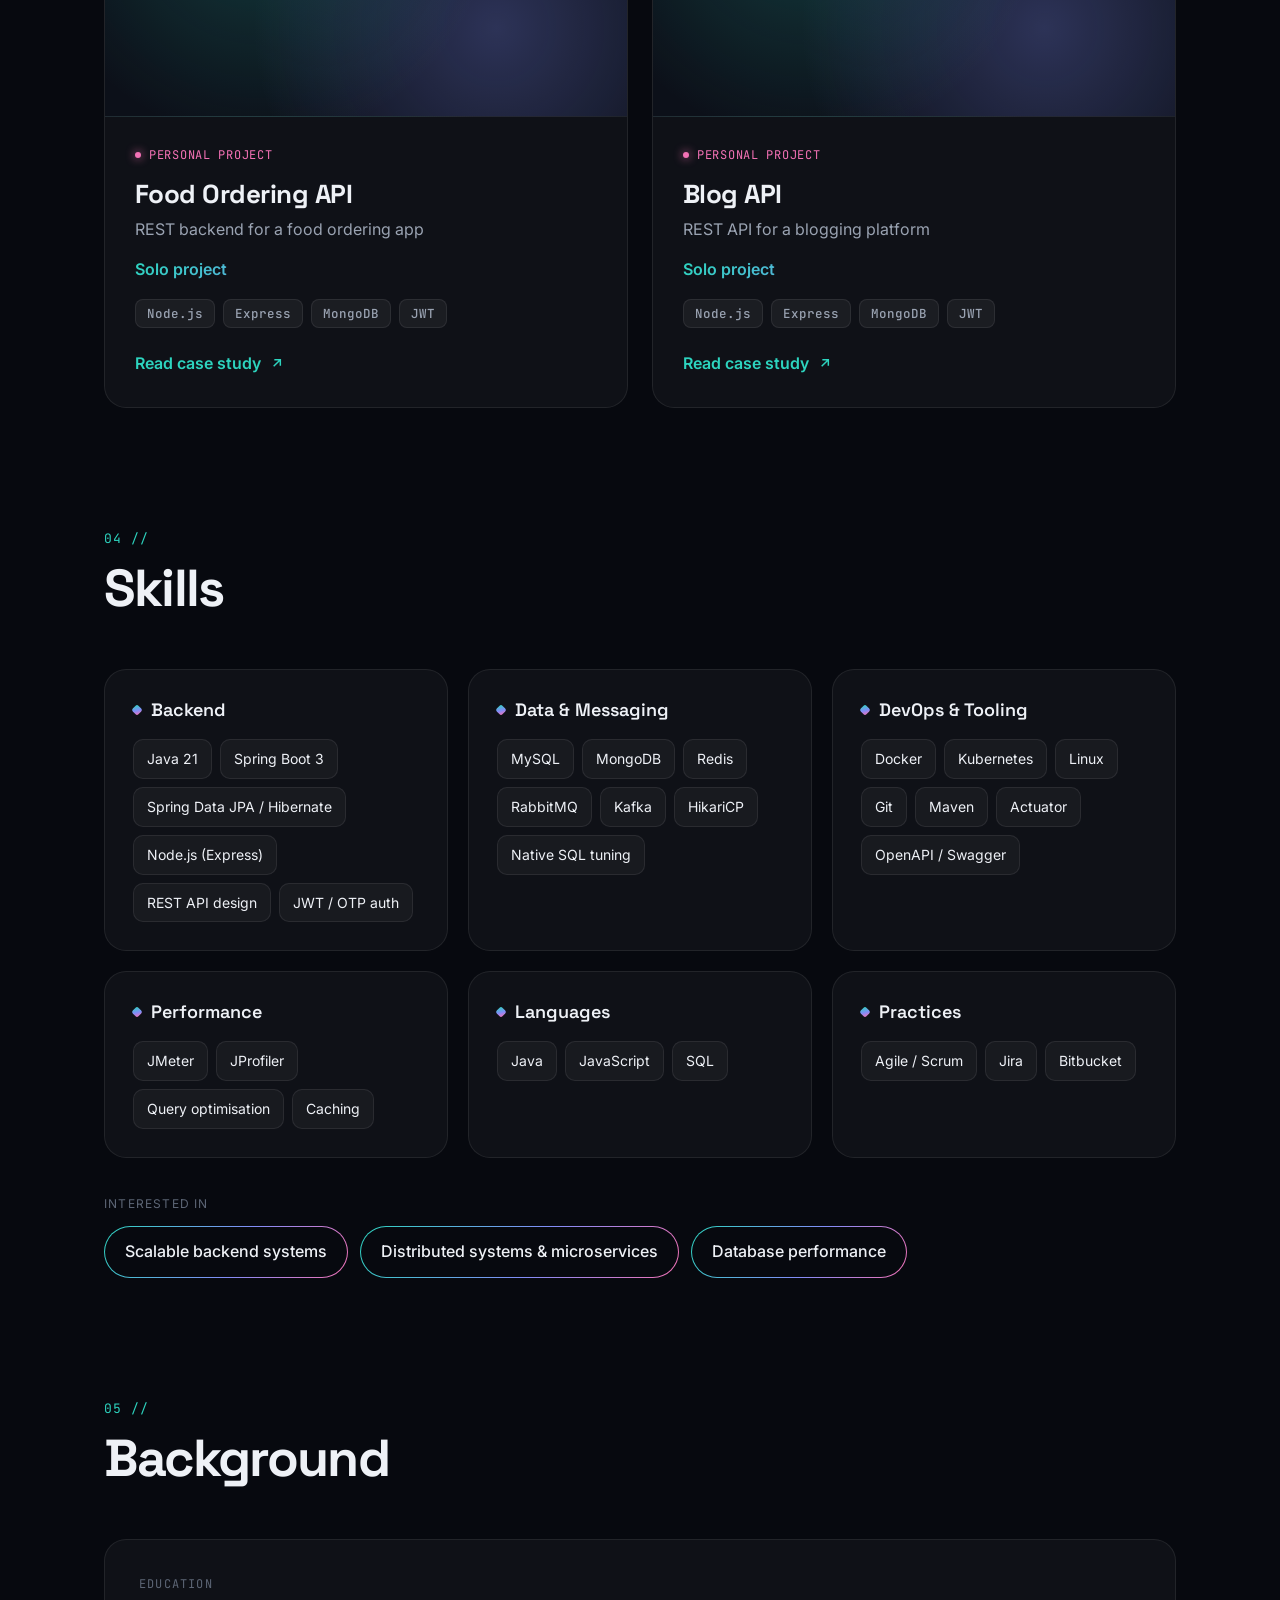
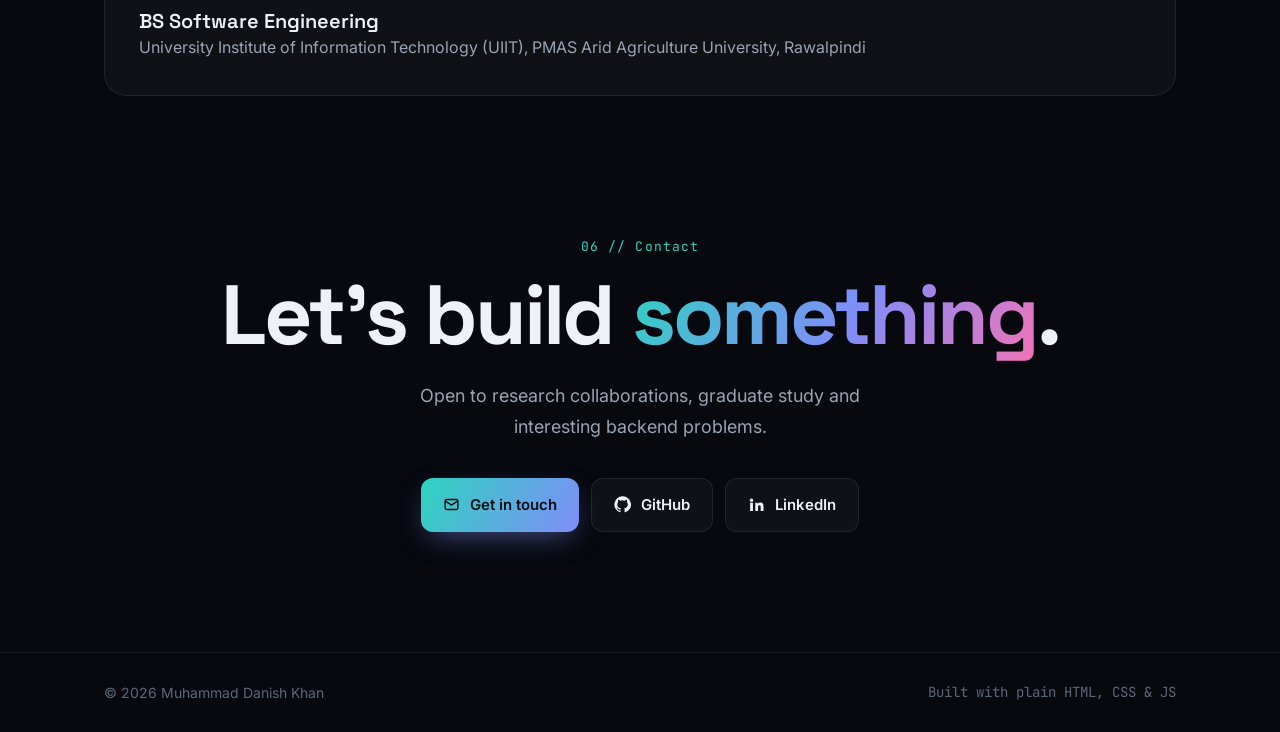
==== commit 3ee5b5df: "Update content from CV: full experience, Tamasha and Scorka details, skills" ====
--- a/index.html
+++ b/index.html
@@ -3,13 +3,13 @@
 <head>
   <meta charset="utf-8">
   <meta name="viewport" content="width=device-width, initial-scale=1">
-  <title>Danish Khan · Backend Engineer</title>
-  <meta name="description" content="Danish Khan, backend engineer (Java, Spring Boot) at Mercurial Minds working on Tamasha, and co-founder of Scorka. Experience, projects and contact.">
+  <title>Muhammad Danish Khan · Backend Developer</title>
+  <meta name="description" content="Muhammad Danish Khan, backend developer (Java, Spring Boot, Node.js) at Mercurial Minds working on Tamasha, and co-founder of Scorka. Experience, projects and contact.">
   <link rel="canonical" href="https://danish223.github.io/">
   <meta property="og:type" content="website">
   <meta property="og:url" content="https://danish223.github.io/">
-  <meta property="og:title" content="Danish Khan · Backend Engineer">
-  <meta property="og:description" content="Backend engineer (Java, Spring Boot) at Mercurial Minds, working on Tamasha. Co-founder of Scorka, a live cricket scoring app.">
+  <meta property="og:title" content="Muhammad Danish Khan · Backend Developer">
+  <meta property="og:description" content="Backend developer (Java, Spring Boot) at Mercurial Minds, working on Tamasha. Co-founder of Scorka, a live cricket scoring platform.">
   <meta property="og:image" content="https://danish223.github.io/images/scorka.jpg">
   <meta name="twitter:card" content="summary_large_image">
   <link rel="icon" href="data:image/svg+xml,%3Csvg xmlns='http://www.w3.org/2000/svg' viewBox='0 0 64 64'%3E%3Crect width='64' height='64' rx='14' fill='%2307090f'/%3E%3Ctext x='50%25' y='56%25' text-anchor='middle' dominant-baseline='middle' font-family='Arial' font-weight='700' font-size='30' fill='%232dd4bf'%3EDK%3C/text%3E%3C/svg%3E">
@@ -55,7 +55,7 @@
         return `<div class="tl-item reveal" style="--d:${i * .1}s"><div class="tl-dot"></div><div class="card">
           <div class="row-head"><h3>${esc(e.company)}</h3><span class="period mono">${esc(e.period)}</span></div>
           <div class="role grad-text">${esc(e.role)}</div>
-          <p class="desc">${esc(e.description)}</p>${pts(e.points)}${tags(e.tags)}
+          ${e.description ? `<p class="desc">${esc(e.description)}</p>` : ""}${pts(e.points)}${tags(e.tags)}
           ${proj ? `<a class="link-arrow" href="${projectUrl(proj)}">See the ${esc(proj.name)} project${icon.arrow}</a>` : ""}
         </div></div>`;
       }).join("")}</div></div></section>` : "";
@@ -126,11 +126,11 @@
 
     function startTerminal(c) {
       const el = document.getElementById("term");
-      const stack = (c.skills?.[0]?.items || []).filter((s) => s.length <= 13).slice(0, 3).map((s) => `<span class="t-str">"${esc(s)}"</span>`).join(", ");
+      const stack = (c.stack || (c.skills?.[0]?.items || []).filter((s) => s.length <= 13).slice(0, 3)).map((s) => `<span class="t-str">"${esc(s)}"</span>`).join(", ");
       const job = c.experience?.[0];
       const lines = [
         `<span class="t-dim">$</span> curl api.dev/engineers/${esc((c.github || "").split("/").pop() || "me")}`,
-        `<span class="t-ok">HTTP/1.1 200 OK</span>  <span class="t-dim">· 38ms</span>`,
+        `<span class="t-ok">HTTP/1.1 200 OK</span>  <span class="t-dim">· 70ms</span>`,
         `{`,
         `  <span class="t-key">"name"</span>: <span class="t-str">"${esc(c.name)}"</span>,`,
         job ? `  <span class="t-key">"currentlyAt"</span>: <span class="t-str">"${esc(job.company)}"</span>,` : "",
